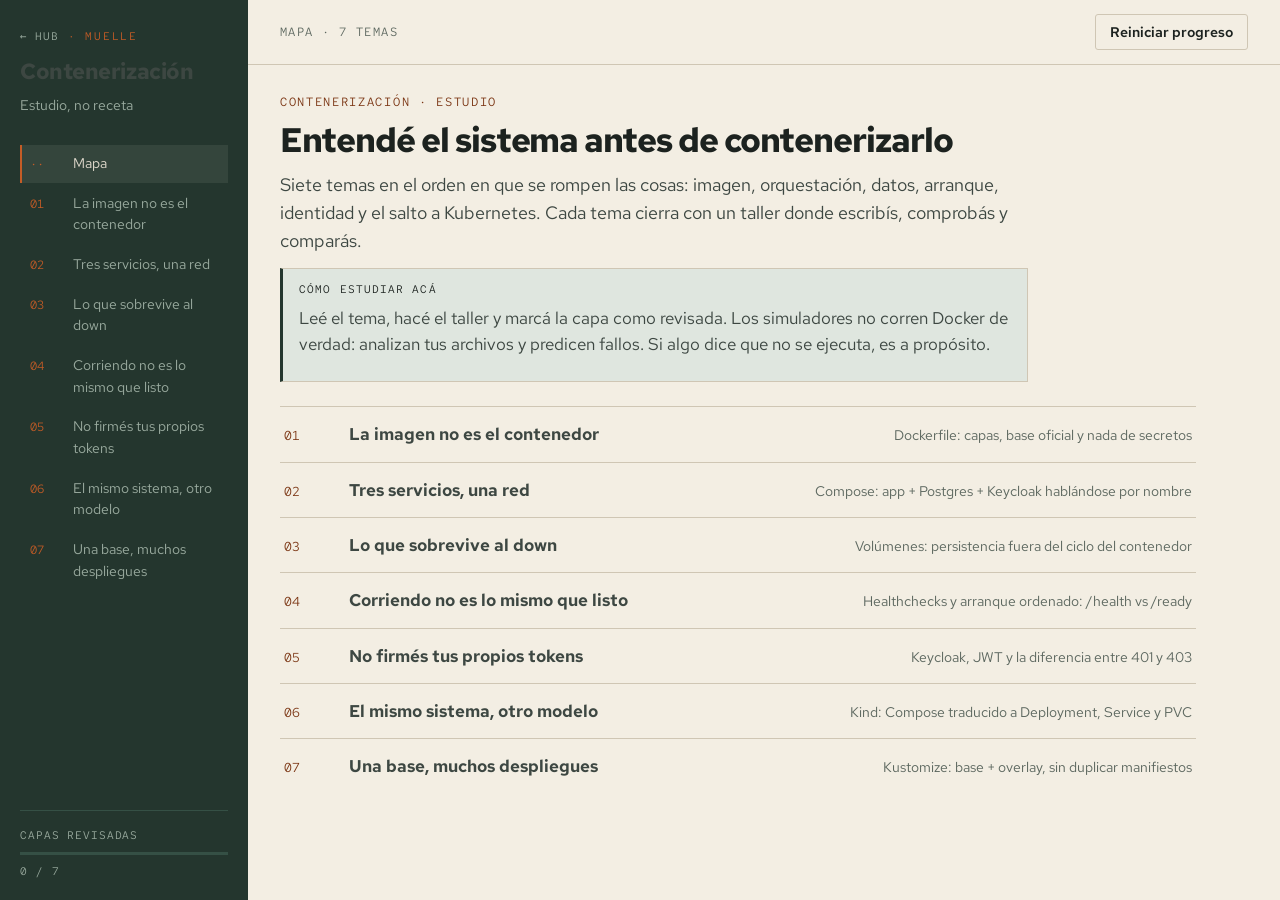
==== contenerizacion/index.html @ 632c557e "Add BDII study hub with papers and contenerizacion Co-authored-by: Cursor <cursoragent@cursor.com>" ====
<!DOCTYPE html>
<html lang="es">
<head>
  <meta charset="UTF-8">
  <meta name="viewport" content="width=device-width, initial-scale=1.0">
  <title>Contenerización · Muelle</title>
  <link rel="preconnect" href="https://fonts.googleapis.com">
  <link rel="preconnect" href="https://fonts.gstatic.com" crossorigin>
  <link href="https://fonts.googleapis.com/css2?family=Red+Hat+Mono:wght@500;600&family=Red+Hat+Text:ital,wght@0,400;0,500;0,600;0,700;1,400&display=swap" rel="stylesheet">
  <link rel="stylesheet" href="css/app.css">
</head>
<body>
  <a class="skip-link" href="#main">Saltar al contenido</a>

  <div class="dock">
    <aside class="rail" aria-label="Temas">
      <div class="rail-brand">
        <p class="stamp"><a href="../index.html">← Hub</a> · MUELLE</p>
        <p class="rail-title">Contenerización</p>
        <p class="rail-sub">Estudio, no receta</p>
      </div>
      <nav class="rail-nav" id="rail-nav"></nav>
      <div class="rail-foot">
        <p class="progress-label">Capas revisadas</p>
        <div class="progress-track" aria-hidden="true"><span class="progress-fill" id="progress-fill"></span></div>
        <p class="progress-meta" id="progress-meta">0 / 7</p>
      </div>
    </aside>

    <main id="main" class="deck">
      <header class="deck-bar">
        <p class="where" id="where">Mapa</p>
        <button type="button" class="ghost" id="btn-reset-progress">Reiniciar progreso</button>
      </header>
      <div id="view" class="view"></div>
    </main>
  </div>

  <script src="js/content.js"></script>
  <script src="js/check.js"></script>
  <script src="js/compare.js"></script>
  <script src="js/ui.js"></script>
  <script src="js/labs/docker.js"></script>
  <script src="js/labs/compose.js"></script>
  <script src="js/labs/persist.js"></script>
  <script src="js/labs/arranque.js"></script>
  <script src="js/labs/auth.js"></script>
  <script src="js/labs/k8s.js"></script>
  <script src="js/app.js"></script>
</body>
</html>
---- contenerizacion/css/app.css ----
:root {
  --paper: #f3eee3;
  --paper-2: #e7e0d1;
  --ink: #1c221f;
  --ink-soft: #3d4742;
  --mute: #5c675f;
  --line: #cfc6b4;
  --hull: #24362e;
  --hull-2: #1b2923;
  --hull-ink: #e4ddd0;
  --hull-mute: #9aab9f;
  --safety: #c45c26;
  --safety-ink: #7a3412;
  --good: #2c6a4a;
  --good-bg: #dce9e0;
  --warn: #9a6b16;
  --warn-bg: #f3e6c8;
  --bad: #a33b32;
  --bad-bg: #f3d9d4;
  --info-bg: #dfe6df;
  --well: #161c19;
  --well-ink: #d7e0d8;
  --type: "Red Hat Text", "Segoe UI", sans-serif;
  --mono: "Red Hat Mono", ui-monospace, Consolas, monospace;
  --space: 8px;
  --measure: 68ch;
  --radius-btn: 3px;
  --radius-sheet: 0;
  --radius-chip: 999px;
  --focus: 0 0 0 3px #f3eee3, 0 0 0 5px var(--safety);
}

*, *::before, *::after { box-sizing: border-box; }
html, body { height: 100%; }
html { scroll-behavior: smooth; }
body {
  margin: 0;
  font-family: var(--type);
  color: var(--ink);
  background: var(--paper);
  line-height: 1.55;
  font-size: 17px;
  -webkit-font-smoothing: antialiased;
}
:focus-visible { outline: none; box-shadow: var(--focus); }
.skip-link {
  position: absolute; left: 12px; top: -48px; z-index: 20;
  background: var(--ink); color: var(--paper); padding: 8px 12px;
}
.skip-link:focus { top: 12px; }

.dock {
  display: grid;
  grid-template-columns: 248px 1fr;
  min-height: 100%;
}
.rail {
  background: var(--hull);
  color: var(--hull-ink);
  padding: 28px 20px 20px;
  display: flex;
  flex-direction: column;
  gap: 28px;
  position: sticky;
  top: 0;
  height: 100vh;
}
.stamp {
  font-family: var(--mono);
  font-size: 11px;
  letter-spacing: 0.16em;
  text-transform: uppercase;
  color: var(--safety);
  margin: 0 0 10px;
}
.stamp a {
  color: var(--hull-mute);
  text-decoration: none;
  letter-spacing: 0.08em;
}
.stamp a:hover { color: var(--hull-ink); }
.rail-title { font-size: 22px; font-weight: 700; margin: 0; letter-spacing: -0.02em; }
.rail-sub { margin: 6px 0 0; color: var(--hull-mute); font-size: 14px; }
.rail-nav { display: flex; flex-direction: column; gap: 2px; flex: 1; overflow: auto; }
.rail-link {
  display: grid;
  grid-template-columns: 2.2rem 1fr;
  gap: 8px;
  align-items: baseline;
  width: 100%;
  text-align: left;
  border: 0;
  background: transparent;
  color: var(--hull-mute);
  font: inherit;
  font-size: 14px;
  padding: 8px 8px;
  cursor: pointer;
  border-left: 2px solid transparent;
}
.rail-link:hover { color: var(--hull-ink); background: rgba(243,238,227,0.06); }
.rail-link.active {
  color: var(--hull-ink);
  border-left-color: var(--safety);
  background: rgba(243,238,227,0.08);
}
.rail-link .n { font-family: var(--mono); font-size: 12px; color: var(--safety); }
.rail-link.done .n { color: #8fbf9c; }
.rail-foot { border-top: 1px solid #355045; padding-top: 16px; }
.progress-label, .progress-meta {
  font-family: var(--mono); font-size: 11px; letter-spacing: 0.08em;
  text-transform: uppercase; color: var(--hull-mute); margin: 0;
}
.progress-track { height: 3px; background: #355045; margin: 8px 0; }
.progress-fill { display: block; height: 100%; width: 0; background: var(--safety); }

.deck { min-width: 0; }
.deck-bar {
  display: flex; justify-content: space-between; align-items: center;
  padding: 14px 32px;
  border-bottom: 1px solid var(--line);
  background: var(--paper);
  position: sticky; top: 0; z-index: 5;
}
.where { margin: 0; font-family: var(--mono); font-size: 12px; letter-spacing: 0.12em; text-transform: uppercase; color: var(--mute); }
.view { padding: 28px 32px 80px; max-width: 980px; }

h1 { font-size: 2.15rem; line-height: 1.15; letter-spacing: -0.03em; margin: 0 0 12px; font-weight: 700; }
h2 { font-size: 1.35rem; margin: 36px 0 10px; letter-spacing: -0.02em; }
h3 { font-size: 1.05rem; margin: 22px 0 8px; }
p { max-width: var(--measure); color: var(--ink-soft); margin: 0 0 12px; }
p strong, li strong { color: var(--ink); }
ul, ol { color: var(--ink-soft); max-width: var(--measure); padding-left: 1.2em; }
li { margin-bottom: 6px; }
.lede { font-size: 1.12rem; max-width: 62ch; }
.kicker {
  font-family: var(--mono); font-size: 12px; letter-spacing: 0.14em;
  text-transform: uppercase; color: var(--safety-ink); margin: 0 0 8px;
}

.sheet {
  background: #faf6ee;
  border: 1px solid var(--line);
  border-left: 3px solid var(--safety);
  padding: 22px 24px 18px;
  margin: 18px 0;
}
.sheet h2:first-child, .sheet h3:first-child { margin-top: 0; }

.callout {
  border: 1px solid var(--line);
  background: var(--info-bg);
  padding: 12px 14px 12px 16px;
  margin: 14px 0;
  max-width: var(--measure);
  border-left: 3px solid var(--hull);
}
.callout.warn { background: var(--warn-bg); border-left-color: var(--warn); }
.callout.bad { background: var(--bad-bg); border-left-color: var(--bad); }
.callout.good { background: var(--good-bg); border-left-color: var(--good); }
.callout .lbl {
  font-family: var(--mono); font-size: 11px; letter-spacing: 0.1em;
  text-transform: uppercase; margin: 0 0 6px; color: var(--ink);
}

.trade {
  display: grid;
  grid-template-columns: 1fr 1fr;
  gap: 1px;
  background: var(--line);
  border: 1px solid var(--line);
  margin: 16px 0 20px;
  max-width: 760px;
}
.trade div { background: #faf6ee; padding: 12px 14px; }
.trade b { display: block; font-family: var(--mono); font-size: 11px; letter-spacing: 0.1em; text-transform: uppercase; margin-bottom: 6px; }
.trade .g b { color: var(--good); }
.trade .p b { color: var(--bad); }

code {
  font-family: var(--mono); font-size: 0.86em;
  background: var(--paper-2); padding: 1px 5px;
}
pre, .editor, .ref-block {
  font-family: var(--mono);
  font-size: 13px;
  line-height: 1.6;
  background: var(--well);
  color: var(--well-ink);
  padding: 14px 16px;
  overflow-x: auto;
  margin: 12px 0;
  border: 0;
  width: 100%;
}
.editor {
  min-height: 280px;
  resize: vertical;
  color: var(--well-ink);
  border: 1px solid var(--hull);
}
.editor:focus { box-shadow: 0 0 0 2px var(--safety); outline: none; }

.btn, .ghost, .teal {
  font-family: var(--type);
  font-size: 14px;
  font-weight: 600;
  border-radius: var(--radius-btn);
  padding: 8px 14px;
  cursor: pointer;
}
.btn {
  background: var(--safety);
  color: #fff8f3;
  border: 1px solid var(--safety);
}
.btn:hover { filter: brightness(1.05); }
.ghost {
  background: transparent;
  border: 1px solid var(--line);
  color: var(--ink);
}
.ghost:hover { border-color: var(--ink); }
.row-actions { display: flex; flex-wrap: wrap; gap: 8px; margin: 12px 0 18px; }

.topic-list { list-style: none; padding: 0; margin: 24px 0 0; max-width: none; }
.topic-list li { margin: 0; border-top: 1px solid var(--line); }
.topic-list button {
  width: 100%;
  display: grid;
  grid-template-columns: 3.2rem 1fr auto;
  gap: 14px;
  align-items: baseline;
  text-align: left;
  background: transparent;
  border: 0;
  padding: 14px 4px;
  font: inherit;
  cursor: pointer;
  color: inherit;
}
.topic-list button:hover { background: var(--paper-2); }
.topic-list .n { font-family: var(--mono); color: var(--safety-ink); font-size: 13px; }
.topic-list .t { font-weight: 650; }
.topic-list .s { color: var(--mute); font-size: 14px; }

.pill {
  font-family: var(--mono); font-size: 11px; letter-spacing: 0.08em;
  text-transform: uppercase; color: var(--good); border: 1px solid #9bbda8;
  padding: 2px 8px; border-radius: var(--radius-chip);
}

.quiz { margin: 18px 0; max-width: 720px; }
.opt {
  display: block; width: 100%; text-align: left;
  background: #faf6ee; border: 1px solid var(--line);
  padding: 10px 12px; margin: 6px 0; font: inherit; cursor: pointer;
}
.opt:hover { border-color: var(--ink-soft); }
.opt.right { background: var(--good-bg); border-color: var(--good); }
.opt.wrong { background: var(--bad-bg); border-color: var(--bad); }
.explain { margin-top: 10px; }

.compare {
  display: grid;
  grid-template-columns: 1fr 1fr;
  gap: 12px;
  margin: 12px 0 8px;
}
.compare h3 { margin: 0 0 6px; font-size: 13px; font-family: var(--mono); letter-spacing: 0.08em; text-transform: uppercase; }
.line { white-space: pre-wrap; padding: 0 4px; }
.line.add { background: #244232; color: #d7f0de; }
.line.miss { background: #4a2a26; color: #f3d9d4; }
.line.ok { background: transparent; }
.legend { font-size: 13px; color: var(--mute); margin: 8px 0 16px; }

.findings { list-style: none; padding: 0; max-width: none; }
.findings li {
  border-left: 3px solid var(--line);
  padding: 10px 12px;
  margin: 8px 0;
  background: #faf6ee;
}
.findings li.good { border-left-color: var(--good); }
.findings li.warn { border-left-color: var(--warn); background: var(--warn-bg); }
.findings li.bad { border-left-color: var(--bad); background: var(--bad-bg); }
.findings .tag {
  font-family: var(--mono); font-size: 11px; letter-spacing: 0.08em; text-transform: uppercase;
  display: block; margin-bottom: 4px;
}

.case {
  border-top: 1px solid var(--line);
  padding: 16px 0;
}
.match-row {
  display: grid;
  grid-template-columns: 1fr 220px;
  gap: 12px;
  align-items: center;
  margin: 8px 0;
  max-width: 720px;
}
select {
  font: inherit; padding: 6px 8px; border: 1px solid var(--line); background: #faf6ee;
}

.note { font-size: 14px; color: var(--mute); max-width: var(--measure); }

table.doc {
  border-collapse: collapse;
  width: 100%;
  max-width: 860px;
  margin: 14px 0 18px;
  font-size: 14px;
  background: #faf6ee;
  border: 1px solid var(--line);
}
table.doc th, table.doc td {
  border: 1px solid var(--line);
  padding: 9px 12px;
  text-align: left;
  vertical-align: top;
  color: var(--ink-soft);
}
table.doc th {
  font-family: var(--mono);
  font-size: 11px;
  letter-spacing: 0.08em;
  text-transform: uppercase;
  color: var(--ink);
  background: var(--paper-2);
}
table.doc td strong { color: var(--ink); }

@media (max-width: 860px) {
  .dock { grid-template-columns: 1fr; }
  .rail { height: auto; position: relative; }
  .rail-nav { flex-direction: row; flex-wrap: wrap; }
  .rail-link { width: auto; border-left: 0; border-bottom: 2px solid transparent; }
  .rail-link.active { border-bottom-color: var(--safety); }
  .view { padding: 20px 16px 64px; }
  .deck-bar { padding: 12px 16px; }
  .compare, .trade, .match-row { grid-template-columns: 1fr; }
  .topic-list button { grid-template-columns: 2.4rem 1fr; }
  .topic-list .s { display: none; }
}
@media (prefers-reduced-motion: reduce) {
  html { scroll-behavior: auto; }
  * { transition: none !important; }
}
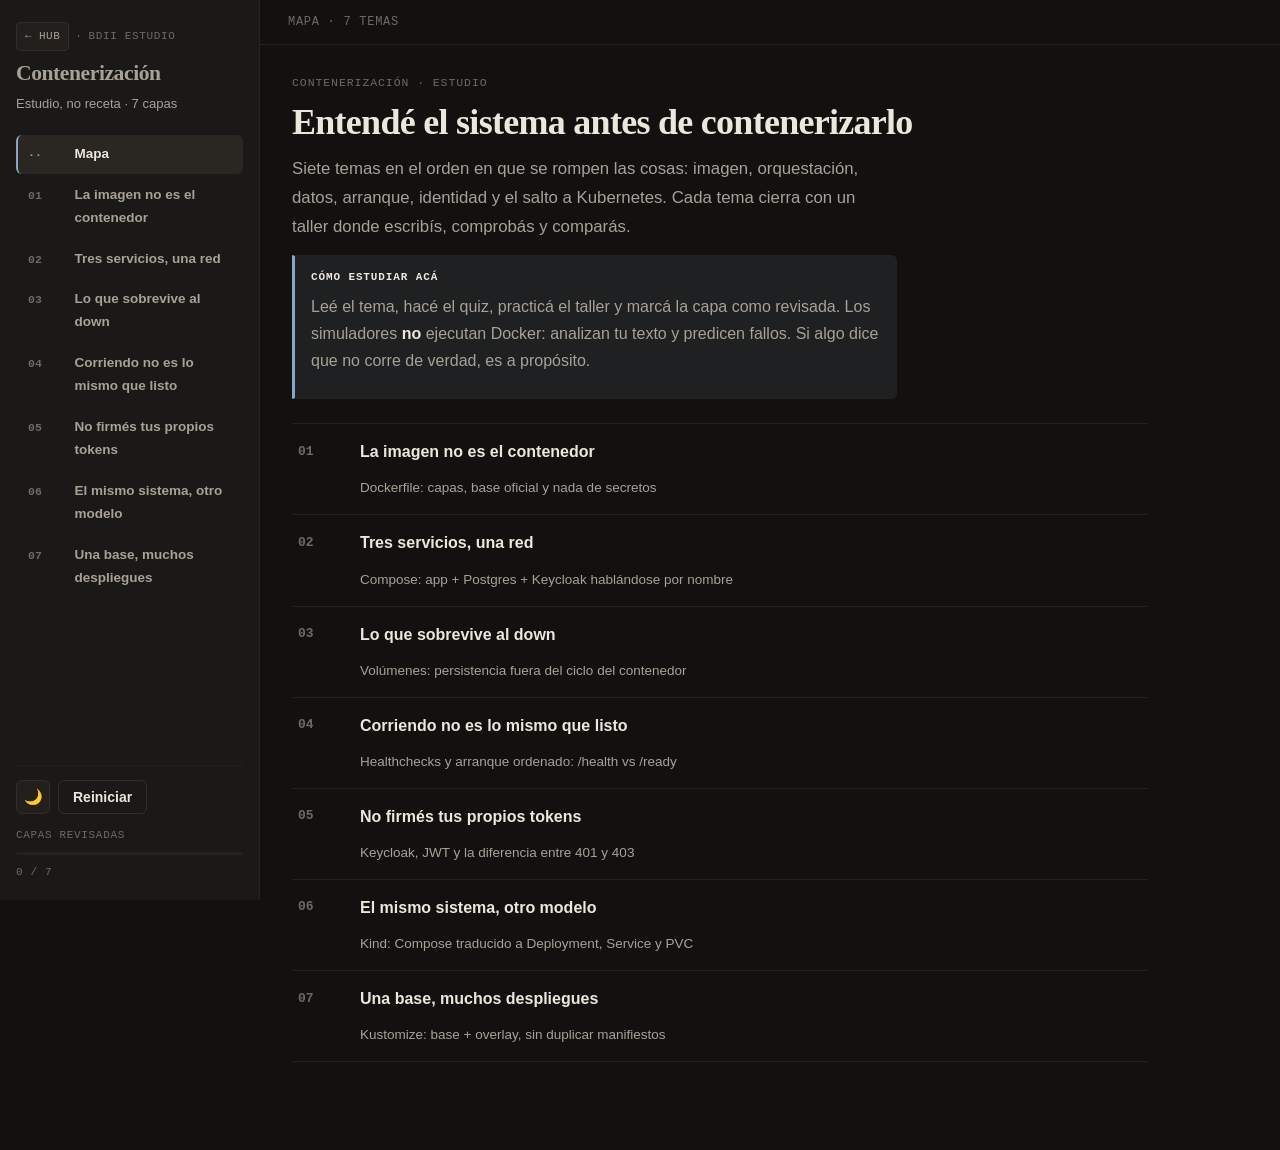
==== commit b78d674a: "Reskin Contenerización to Study-desk and harden UX Co-authored-by: Cursor <cursoragent@cursor.com>" ====
--- a/contenerizacion/index.html
+++ b/contenerizacion/index.html
@@ -3,10 +3,8 @@
 <head>
   <meta charset="UTF-8">
   <meta name="viewport" content="width=device-width, initial-scale=1.0">
-  <title>Contenerización · Muelle</title>
-  <link rel="preconnect" href="https://fonts.googleapis.com">
-  <link rel="preconnect" href="https://fonts.gstatic.com" crossorigin>
-  <link href="https://fonts.googleapis.com/css2?family=Red+Hat+Mono:wght@500;600&family=Red+Hat+Text:ital,wght@0,400;0,500;0,600;0,700;1,400&display=swap" rel="stylesheet">
+  <meta name="robots" content="noindex, nofollow">
+  <title>Contenerización · BDII Estudio</title>
   <link rel="stylesheet" href="css/app.css">
 </head>
 <body>
@@ -15,12 +13,16 @@
   <div class="dock">
     <aside class="rail" aria-label="Temas">
       <div class="rail-brand">
-        <p class="stamp"><a href="../index.html">← Hub</a> · MUELLE</p>
+        <p class="stamp"><a href="../index.html">← Hub</a><span class="sep">·</span>BDII Estudio</p>
         <p class="rail-title">Contenerización</p>
-        <p class="rail-sub">Estudio, no receta</p>
+        <p class="rail-sub">Estudio, no receta · 7 capas</p>
       </div>
       <nav class="rail-nav" id="rail-nav"></nav>
       <div class="rail-foot">
+        <div class="rail-tools">
+          <button type="button" class="theme-btn" id="themeBtn" title="Cambiar tema" aria-label="Cambiar tema">🌙</button>
+          <button type="button" class="ghost danger" id="btn-reset-progress" title="Borra el progreso de capas en este navegador">Reiniciar</button>
+        </div>
         <p class="progress-label">Capas revisadas</p>
         <div class="progress-track" aria-hidden="true"><span class="progress-fill" id="progress-fill"></span></div>
         <p class="progress-meta" id="progress-meta">0 / 7</p>
@@ -30,7 +32,6 @@
     <main id="main" class="deck">
       <header class="deck-bar">
         <p class="where" id="where">Mapa</p>
-        <button type="button" class="ghost" id="btn-reset-progress">Reiniciar progreso</button>
       </header>
       <div id="view" class="view"></div>
     </main>
--- a/contenerizacion/css/app.css
+++ b/contenerizacion/css/app.css
@@ -1,185 +1,352 @@
+/* Contenerización · Study-desk editorial v4 (misma piel que hub/papers; layout dock) */
 :root {
-  --paper: #f3eee3;
-  --paper-2: #e7e0d1;
-  --ink: #1c221f;
-  --ink-soft: #3d4742;
-  --mute: #5c675f;
-  --line: #cfc6b4;
-  --hull: #24362e;
-  --hull-2: #1b2923;
-  --hull-ink: #e4ddd0;
-  --hull-mute: #9aab9f;
-  --safety: #c45c26;
-  --safety-ink: #7a3412;
-  --good: #2c6a4a;
-  --good-bg: #dce9e0;
-  --warn: #9a6b16;
-  --warn-bg: #f3e6c8;
-  --bad: #a33b32;
-  --bad-bg: #f3d9d4;
-  --info-bg: #dfe6df;
-  --well: #161c19;
-  --well-ink: #d7e0d8;
-  --type: "Red Hat Text", "Segoe UI", sans-serif;
-  --mono: "Red Hat Mono", ui-monospace, Consolas, monospace;
-  --space: 8px;
+  --bg: #131110;
+  --bg2: #171514;
+  --surface: #1b1917;
+  --surface2: #221f1c;
+  --surface3: #2a2622;
+  --border: #322d27;
+  --border-soft: #25211d;
+  --text: #ece7dc;
+  --muted: #a8a196;
+  --dim: #6f6a61;
+  --blue: #8ba3c7;
+  --blue-soft: rgba(139, 163, 199, 0.12);
+  --teal: #6fae9d;
+  --orange: #c08d5c;
+  --gold: #c2a05e;
+  --good: #74b18f;
+  --good-bg: rgba(116, 177, 143, 0.12);
+  --warn: #c2a05e;
+  --warn-bg: rgba(194, 160, 94, 0.12);
+  --bad: #c07f8c;
+  --bad-bg: rgba(192, 127, 140, 0.12);
+  --info-bg: rgba(139, 163, 199, 0.1);
+  --well: #0e0d0c;
+  --well-ink: #d7d2c6;
+  --display: Georgia, "Palatino Linotype", "Book Antiqua", Palatino, serif;
+  --mono: ui-monospace, SFMono-Regular, Consolas, "Liberation Mono", Menlo, monospace;
+  --sans: -apple-system, BlinkMacSystemFont, "Segoe UI", Roboto, "Helvetica Neue", Arial, sans-serif;
   --measure: 68ch;
-  --radius-btn: 3px;
-  --radius-sheet: 0;
-  --radius-chip: 999px;
-  --focus: 0 0 0 3px #f3eee3, 0 0 0 5px var(--safety);
+  --radius: 8px;
+  --radius-sm: 6px;
+  --ring: 0 0 0 2px rgba(139, 163, 199, 0.45);
+  --rail-w: 260px;
+}
+
+body.light {
+  --bg: #f4f1e9;
+  --bg2: #ece6d5;
+  --surface: #fbf9f2;
+  --surface2: #f0e9d6;
+  --surface3: #e3d8bf;
+  --border: #d2c7a9;
+  --border-soft: #e0d6bc;
+  --text: #26241f;
+  --muted: #5e594e;
+  --dim: #948d7d;
+  --blue: #3c5a86;
+  --blue-soft: rgba(60, 90, 134, 0.09);
+  --teal: #337065;
+  --orange: #8f5f2b;
+  --gold: #7d6a2e;
+  --good: #3c7a5d;
+  --good-bg: rgba(60, 122, 93, 0.12);
+  --warn: #7d6a2e;
+  --warn-bg: rgba(125, 106, 46, 0.12);
+  --bad: #9c4a59;
+  --bad-bg: rgba(156, 74, 89, 0.12);
+  --info-bg: rgba(60, 90, 134, 0.08);
+  --well: #1a1815;
+  --well-ink: #e8e2d4;
+  --ring: 0 0 0 2px rgba(60, 90, 134, 0.35);
 }
 
 *, *::before, *::after { box-sizing: border-box; }
-html, body { height: 100%; }
-html { scroll-behavior: smooth; }
+html { scroll-behavior: smooth; height: 100%; }
 body {
   margin: 0;
-  font-family: var(--type);
-  color: var(--ink);
-  background: var(--paper);
-  line-height: 1.55;
-  font-size: 17px;
+  min-height: 100%;
+  font-family: var(--sans);
+  color: var(--text);
+  background: var(--bg);
+  line-height: 1.7;
+  font-size: 16px;
   -webkit-font-smoothing: antialiased;
-}
-:focus-visible { outline: none; box-shadow: var(--focus); }
+  text-rendering: optimizeLegibility;
+}
+::selection { background: var(--border); color: var(--text); }
+:focus-visible { outline: none; box-shadow: var(--ring); }
+a { color: var(--blue); text-decoration: none; }
+a:hover { text-decoration: underline; }
+
 .skip-link {
-  position: absolute; left: 12px; top: -48px; z-index: 20;
-  background: var(--ink); color: var(--paper); padding: 8px 12px;
+  position: absolute; left: 12px; top: -48px; z-index: 100;
+  background: var(--surface); color: var(--text);
+  border: 1px solid var(--border); border-radius: var(--radius-sm);
+  padding: 8px 14px; font-size: 14px; font-weight: 600;
+  transition: top 0.15s ease;
 }
 .skip-link:focus { top: 12px; }
 
+/* —— Dock layout —— */
 .dock {
   display: grid;
-  grid-template-columns: 248px 1fr;
-  min-height: 100%;
+  grid-template-columns: var(--rail-w) 1fr;
+  min-height: 100vh;
 }
 .rail {
-  background: var(--hull);
-  color: var(--hull-ink);
-  padding: 28px 20px 20px;
+  background: var(--surface);
+  color: var(--text);
+  border-right: 1px solid var(--border-soft);
+  padding: 22px 16px 18px;
   display: flex;
   flex-direction: column;
-  gap: 28px;
+  gap: 20px;
   position: sticky;
   top: 0;
   height: 100vh;
+  overflow: hidden;
 }
 .stamp {
   font-family: var(--mono);
   font-size: 11px;
-  letter-spacing: 0.16em;
-  text-transform: uppercase;
-  color: var(--safety);
+  letter-spacing: 0.06em;
+  text-transform: uppercase;
+  color: var(--dim);
   margin: 0 0 10px;
 }
 .stamp a {
-  color: var(--hull-mute);
+  color: var(--muted);
   text-decoration: none;
-  letter-spacing: 0.08em;
-}
-.stamp a:hover { color: var(--hull-ink); }
-.rail-title { font-size: 22px; font-weight: 700; margin: 0; letter-spacing: -0.02em; }
-.rail-sub { margin: 6px 0 0; color: var(--hull-mute); font-size: 14px; }
-.rail-nav { display: flex; flex-direction: column; gap: 2px; flex: 1; overflow: auto; }
+  border: 1px solid var(--border);
+  background: var(--surface2);
+  padding: 4px 8px;
+  border-radius: 4px;
+  letter-spacing: 0.04em;
+  display: inline-block;
+}
+.stamp a:hover { color: var(--text); border-color: var(--dim); text-decoration: none; }
+.stamp .sep { margin: 0 6px; color: var(--dim); }
+.rail-title {
+  font-family: var(--display);
+  font-size: 1.35rem;
+  font-weight: 700;
+  margin: 0;
+  letter-spacing: -0.02em;
+  line-height: 1.2;
+}
+.rail-sub { margin: 6px 0 0; color: var(--muted); font-size: 13px; }
+
+.rail-nav {
+  display: flex;
+  flex-direction: column;
+  gap: 2px;
+  flex: 1;
+  overflow-y: auto;
+  min-height: 0;
+  scrollbar-width: thin;
+}
 .rail-link {
   display: grid;
-  grid-template-columns: 2.2rem 1fr;
+  grid-template-columns: 2.4rem 1fr;
   gap: 8px;
   align-items: baseline;
   width: 100%;
   text-align: left;
   border: 0;
   background: transparent;
-  color: var(--hull-mute);
+  color: var(--muted);
   font: inherit;
-  font-size: 14px;
-  padding: 8px 8px;
+  font-size: 13.5px;
+  font-weight: 550;
+  padding: 8px 10px;
   cursor: pointer;
+  border-radius: var(--radius-sm);
   border-left: 2px solid transparent;
 }
-.rail-link:hover { color: var(--hull-ink); background: rgba(243,238,227,0.06); }
+.rail-link:hover { color: var(--text); background: var(--surface2); }
 .rail-link.active {
-  color: var(--hull-ink);
-  border-left-color: var(--safety);
-  background: rgba(243,238,227,0.08);
-}
-.rail-link .n { font-family: var(--mono); font-size: 12px; color: var(--safety); }
-.rail-link.done .n { color: #8fbf9c; }
-.rail-foot { border-top: 1px solid #355045; padding-top: 16px; }
+  color: var(--text);
+  background: var(--surface3);
+  border-left-color: var(--blue);
+  box-shadow: inset 0 -1px 0 transparent;
+}
+.rail-link .n { font-family: var(--mono); font-size: 11.5px; color: var(--dim); font-weight: 700; }
+.rail-link.active .n { color: var(--blue); }
+.rail-link.done .n { color: var(--good); }
+
+.rail-foot {
+  border-top: 1px solid var(--border-soft);
+  padding-top: 14px;
+  flex-shrink: 0;
+}
+.rail-tools {
+  display: flex;
+  gap: 8px;
+  align-items: center;
+  margin-bottom: 12px;
+}
+.theme-btn {
+  border: 1px solid var(--border);
+  background: var(--surface2);
+  color: var(--text);
+  width: 34px;
+  height: 34px;
+  border-radius: var(--radius-sm);
+  cursor: pointer;
+  font-size: 15px;
+  flex: 0 0 auto;
+}
+.theme-btn:hover { border-color: var(--dim); }
 .progress-label, .progress-meta {
-  font-family: var(--mono); font-size: 11px; letter-spacing: 0.08em;
-  text-transform: uppercase; color: var(--hull-mute); margin: 0;
-}
-.progress-track { height: 3px; background: #355045; margin: 8px 0; }
-.progress-fill { display: block; height: 100%; width: 0; background: var(--safety); }
-
-.deck { min-width: 0; }
+  font-family: var(--mono);
+  font-size: 11px;
+  letter-spacing: 0.06em;
+  text-transform: uppercase;
+  color: var(--dim);
+  margin: 0;
+}
+.progress-track {
+  height: 3px;
+  background: var(--border-soft);
+  margin: 8px 0;
+  border-radius: 999px;
+  overflow: hidden;
+}
+.progress-fill {
+  display: block;
+  height: 100%;
+  width: 0;
+  background: var(--blue);
+  transition: width 0.35s ease;
+}
+
+/* —— Main deck —— */
+.deck { min-width: 0; background: var(--bg); }
 .deck-bar {
-  display: flex; justify-content: space-between; align-items: center;
-  padding: 14px 32px;
-  border-bottom: 1px solid var(--line);
-  background: var(--paper);
-  position: sticky; top: 0; z-index: 5;
-}
-.where { margin: 0; font-family: var(--mono); font-size: 12px; letter-spacing: 0.12em; text-transform: uppercase; color: var(--mute); }
-.view { padding: 28px 32px 80px; max-width: 980px; }
-
-h1 { font-size: 2.15rem; line-height: 1.15; letter-spacing: -0.03em; margin: 0 0 12px; font-weight: 700; }
-h2 { font-size: 1.35rem; margin: 36px 0 10px; letter-spacing: -0.02em; }
-h3 { font-size: 1.05rem; margin: 22px 0 8px; }
-p { max-width: var(--measure); color: var(--ink-soft); margin: 0 0 12px; }
-p strong, li strong { color: var(--ink); }
-ul, ol { color: var(--ink-soft); max-width: var(--measure); padding-left: 1.2em; }
+  display: flex;
+  justify-content: space-between;
+  align-items: center;
+  gap: 12px;
+  flex-wrap: wrap;
+  padding: 12px 28px;
+  border-bottom: 1px solid var(--border-soft);
+  background: var(--bg);
+  position: sticky;
+  top: 0;
+  z-index: 5;
+}
+.where {
+  margin: 0;
+  font-family: var(--mono);
+  font-size: 12px;
+  letter-spacing: 0.06em;
+  text-transform: uppercase;
+  color: var(--dim);
+}
+.view { padding: 28px 32px 88px; max-width: 920px; }
+
+h1 {
+  font-family: var(--display);
+  font-size: clamp(1.7rem, 3.2vw, 2.25rem);
+  line-height: 1.18;
+  letter-spacing: -0.02em;
+  margin: 0 0 12px;
+  font-weight: 700;
+  color: var(--text);
+}
+h2 {
+  font-family: var(--display);
+  font-size: 1.3rem;
+  margin: 36px 0 10px;
+  letter-spacing: -0.015em;
+  color: var(--text);
+}
+h3 {
+  font-size: 1.05rem;
+  margin: 22px 0 8px;
+  font-weight: 650;
+  color: var(--text);
+}
+p { max-width: var(--measure); color: var(--muted); margin: 0 0 12px; }
+p strong, li strong { color: var(--text); }
+ul, ol { color: var(--muted); max-width: var(--measure); padding-left: 1.2em; }
 li { margin-bottom: 6px; }
-.lede { font-size: 1.12rem; max-width: 62ch; }
+.lede { font-size: 1.05rem; max-width: 62ch; color: var(--muted); }
 .kicker {
-  font-family: var(--mono); font-size: 12px; letter-spacing: 0.14em;
-  text-transform: uppercase; color: var(--safety-ink); margin: 0 0 8px;
+  font-family: var(--mono);
+  font-size: 11.5px;
+  letter-spacing: 0.08em;
+  text-transform: uppercase;
+  color: var(--dim);
+  margin: 0 0 8px;
 }
 
 .sheet {
-  background: #faf6ee;
-  border: 1px solid var(--line);
-  border-left: 3px solid var(--safety);
-  padding: 22px 24px 18px;
+  background: var(--surface);
+  border: 1px solid var(--border-soft);
+  border-left: 3px solid var(--blue);
+  border-radius: var(--radius);
+  padding: 20px 22px 16px;
   margin: 18px 0;
 }
-.sheet h2:first-child, .sheet h3:first-child { margin-top: 0; }
+.sheet h2:first-child,
+.sheet h3:first-child { margin-top: 0; }
 
 .callout {
-  border: 1px solid var(--line);
+  border: 1px solid var(--border-soft);
   background: var(--info-bg);
   padding: 12px 14px 12px 16px;
   margin: 14px 0;
   max-width: var(--measure);
-  border-left: 3px solid var(--hull);
+  border-radius: 0 var(--radius-sm) var(--radius-sm) 0;
+  border-left: 3px solid var(--blue);
 }
 .callout.warn { background: var(--warn-bg); border-left-color: var(--warn); }
 .callout.bad { background: var(--bad-bg); border-left-color: var(--bad); }
 .callout.good { background: var(--good-bg); border-left-color: var(--good); }
 .callout .lbl {
-  font-family: var(--mono); font-size: 11px; letter-spacing: 0.1em;
-  text-transform: uppercase; margin: 0 0 6px; color: var(--ink);
+  font-family: var(--mono);
+  font-size: 11px;
+  letter-spacing: 0.08em;
+  text-transform: uppercase;
+  margin: 0 0 6px;
+  color: var(--text);
+  font-weight: 700;
 }
 
 .trade {
   display: grid;
   grid-template-columns: 1fr 1fr;
   gap: 1px;
-  background: var(--line);
-  border: 1px solid var(--line);
+  background: var(--border);
+  border: 1px solid var(--border);
+  border-radius: var(--radius);
+  overflow: hidden;
   margin: 16px 0 20px;
   max-width: 760px;
 }
-.trade div { background: #faf6ee; padding: 12px 14px; }
-.trade b { display: block; font-family: var(--mono); font-size: 11px; letter-spacing: 0.1em; text-transform: uppercase; margin-bottom: 6px; }
+.trade div { background: var(--surface); padding: 12px 14px; color: var(--muted); font-size: 14.5px; }
+.trade b {
+  display: block;
+  font-family: var(--mono);
+  font-size: 11px;
+  letter-spacing: 0.08em;
+  text-transform: uppercase;
+  margin-bottom: 6px;
+}
 .trade .g b { color: var(--good); }
 .trade .p b { color: var(--bad); }
 
 code {
-  font-family: var(--mono); font-size: 0.86em;
-  background: var(--paper-2); padding: 1px 5px;
+  font-family: var(--mono);
+  font-size: 0.86em;
+  background: var(--surface2);
+  border: 1px solid var(--border-soft);
+  padding: 1px 6px;
+  border-radius: 4px;
+  color: var(--text);
 }
 pre, .editor, .ref-block {
   font-family: var(--mono);
@@ -190,76 +357,164 @@
   padding: 14px 16px;
   overflow-x: auto;
   margin: 12px 0;
-  border: 0;
+  border: 1px solid var(--border);
+  border-radius: var(--radius-sm);
   width: 100%;
 }
 .editor {
   min-height: 280px;
   resize: vertical;
   color: var(--well-ink);
-  border: 1px solid var(--hull);
-}
-.editor:focus { box-shadow: 0 0 0 2px var(--safety); outline: none; }
-
-.btn, .ghost, .teal {
-  font-family: var(--type);
+}
+.editor:focus { box-shadow: var(--ring); outline: none; border-color: var(--blue); }
+
+details {
+  margin: 14px 0;
+  border: 1px solid var(--border-soft);
+  border-radius: var(--radius-sm);
+  background: var(--surface);
+  padding: 10px 14px;
+}
+details summary {
+  cursor: pointer;
+  font-weight: 650;
+  color: var(--text);
+  font-size: 14px;
+}
+details[open] summary { margin-bottom: 8px; }
+
+.btn, .ghost {
+  font-family: var(--sans);
   font-size: 14px;
   font-weight: 600;
-  border-radius: var(--radius-btn);
+  border-radius: var(--radius-sm);
   padding: 8px 14px;
   cursor: pointer;
 }
 .btn {
-  background: var(--safety);
-  color: #fff8f3;
-  border: 1px solid var(--safety);
-}
-.btn:hover { filter: brightness(1.05); }
+  background: var(--blue);
+  color: #0e1014;
+  border: 1px solid var(--blue);
+}
+body.light .btn { color: #fff; }
+.btn:hover { filter: brightness(1.06); }
 .ghost {
-  background: transparent;
-  border: 1px solid var(--line);
-  color: var(--ink);
-}
-.ghost:hover { border-color: var(--ink); }
-.row-actions { display: flex; flex-wrap: wrap; gap: 8px; margin: 12px 0 18px; }
+  background: var(--surface);
+  border: 1px solid var(--border);
+  color: var(--text);
+}
+.ghost:hover { border-color: var(--dim); background: var(--surface2); }
+.ghost.danger:hover { border-color: var(--bad); color: var(--bad); }
+.row-actions { display: flex; flex-wrap: wrap; gap: 8px; margin: 16px 0 8px; }
 
 .topic-list { list-style: none; padding: 0; margin: 24px 0 0; max-width: none; }
-.topic-list li { margin: 0; border-top: 1px solid var(--line); }
+.topic-list li { margin: 0; border-top: 1px solid var(--border-soft); }
+.topic-list li:last-child { border-bottom: 1px solid var(--border-soft); }
 .topic-list button {
   width: 100%;
   display: grid;
-  grid-template-columns: 3.2rem 1fr auto;
-  gap: 14px;
-  align-items: baseline;
+  grid-template-columns: 3rem minmax(0, 1fr) auto;
+  gap: 12px 14px;
+  align-items: center;
   text-align: left;
   background: transparent;
   border: 0;
-  padding: 14px 4px;
+  padding: 14px 6px;
   font: inherit;
   cursor: pointer;
   color: inherit;
-}
-.topic-list button:hover { background: var(--paper-2); }
-.topic-list .n { font-family: var(--mono); color: var(--safety-ink); font-size: 13px; }
-.topic-list .t { font-weight: 650; }
-.topic-list .s { color: var(--mute); font-size: 14px; }
+  border-radius: var(--radius-sm);
+}
+.topic-list button:hover { background: var(--surface); }
+.topic-list .n { font-family: var(--mono); color: var(--dim); font-size: 13px; font-weight: 700; }
+.topic-list .t { font-weight: 650; color: var(--text); grid-column: 2; }
+.topic-list .s { color: var(--muted); font-size: 13.5px; grid-column: 2; grid-row: 2; }
+.topic-list .pill { grid-column: 3; grid-row: 1 / span 2; align-self: center; }
 
 .pill {
-  font-family: var(--mono); font-size: 11px; letter-spacing: 0.08em;
-  text-transform: uppercase; color: var(--good); border: 1px solid #9bbda8;
-  padding: 2px 8px; border-radius: var(--radius-chip);
+  font-family: var(--mono);
+  font-size: 11px;
+  letter-spacing: 0.04em;
+  text-transform: uppercase;
+  color: var(--good);
+  border: 1px solid var(--good);
+  background: var(--good-bg);
+  padding: 3px 9px;
+  border-radius: 999px;
+  white-space: nowrap;
 }
 
 .quiz { margin: 18px 0; max-width: 720px; }
+.quiz-meta {
+  display: flex;
+  align-items: center;
+  gap: 10px;
+  margin-bottom: 8px;
+}
+.score-chip {
+  font-family: var(--mono);
+  font-size: 12.5px;
+  font-weight: 650;
+  padding: 5px 12px;
+  border-radius: 999px;
+  background: var(--surface);
+  border: 1px solid var(--border);
+  color: var(--muted);
+}
 .opt {
-  display: block; width: 100%; text-align: left;
-  background: #faf6ee; border: 1px solid var(--line);
-  padding: 10px 12px; margin: 6px 0; font: inherit; cursor: pointer;
-}
-.opt:hover { border-color: var(--ink-soft); }
-.opt.right { background: var(--good-bg); border-color: var(--good); }
-.opt.wrong { background: var(--bad-bg); border-color: var(--bad); }
-.explain { margin-top: 10px; }
+  position: relative;
+  display: block;
+  width: 100%;
+  text-align: left;
+  background: var(--surface);
+  border: 1px solid var(--border-soft);
+  color: var(--text);
+  border-radius: var(--radius-sm);
+  padding: 10px 13px 10px 48px;
+  margin: 7px 0;
+  font: inherit;
+  font-size: 14px;
+  line-height: 1.5;
+  cursor: pointer;
+}
+.opt::before {
+  content: attr(data-letter);
+  position: absolute;
+  left: 11px;
+  top: 50%;
+  transform: translateY(-50%);
+  width: 26px;
+  height: 26px;
+  display: grid;
+  place-items: center;
+  border-radius: 6px;
+  background: var(--surface2);
+  border: 1px solid var(--border);
+  font-family: var(--mono);
+  font-size: 12px;
+  font-weight: 700;
+  color: var(--dim);
+}
+.opt:hover { border-color: var(--dim); }
+.opt:hover::before { color: var(--text); border-color: var(--dim); }
+.opt.right { border-color: var(--good); }
+.opt.right::before { background: var(--good); border-color: var(--good); color: #0e1512; }
+.opt.wrong { border-color: var(--bad); }
+.opt.wrong::before { background: var(--bad); border-color: var(--bad); color: #fff; }
+.opt:disabled { cursor: default; opacity: 0.92; }
+.explain {
+  display: none;
+  margin-top: 10px;
+  background: var(--surface2);
+  border: 1px solid var(--border-soft);
+  border-left: 3px solid var(--teal);
+  border-radius: 0 var(--radius-sm) var(--radius-sm) 0;
+  padding: 12px 14px;
+  font-size: 14px;
+  color: var(--muted);
+}
+.explain.show { display: block; }
+.explain .why-label { font-weight: 700; color: var(--text); }
 
 .compare {
   display: grid;
@@ -267,30 +522,46 @@
   gap: 12px;
   margin: 12px 0 8px;
 }
-.compare h3 { margin: 0 0 6px; font-size: 13px; font-family: var(--mono); letter-spacing: 0.08em; text-transform: uppercase; }
-.line { white-space: pre-wrap; padding: 0 4px; }
-.line.add { background: #244232; color: #d7f0de; }
-.line.miss { background: #4a2a26; color: #f3d9d4; }
-.line.ok { background: transparent; }
-.legend { font-size: 13px; color: var(--mute); margin: 8px 0 16px; }
+.compare h3 {
+  margin: 0 0 6px;
+  font-size: 12px;
+  font-family: var(--mono);
+  letter-spacing: 0.06em;
+  text-transform: uppercase;
+  color: var(--dim);
+}
+.line { white-space: pre-wrap; padding: 2px 6px; border-radius: 3px; }
+.line.add { background: rgba(116, 177, 143, 0.2); color: var(--good); }
+.line.miss { background: rgba(192, 127, 140, 0.2); color: var(--bad); }
+.line.ok { background: transparent; color: var(--well-ink); }
+.legend { font-size: 13px; color: var(--dim); margin: 8px 0 16px; }
 
 .findings { list-style: none; padding: 0; max-width: none; }
 .findings li {
-  border-left: 3px solid var(--line);
+  border-left: 3px solid var(--border);
   padding: 10px 12px;
   margin: 8px 0;
-  background: #faf6ee;
-}
-.findings li.good { border-left-color: var(--good); }
+  background: var(--surface);
+  border-radius: 0 var(--radius-sm) var(--radius-sm) 0;
+  color: var(--muted);
+  font-size: 14.5px;
+}
+.findings li.good { border-left-color: var(--good); background: var(--good-bg); }
 .findings li.warn { border-left-color: var(--warn); background: var(--warn-bg); }
 .findings li.bad { border-left-color: var(--bad); background: var(--bad-bg); }
 .findings .tag {
-  font-family: var(--mono); font-size: 11px; letter-spacing: 0.08em; text-transform: uppercase;
-  display: block; margin-bottom: 4px;
+  font-family: var(--mono);
+  font-size: 11px;
+  letter-spacing: 0.06em;
+  text-transform: uppercase;
+  display: block;
+  margin-bottom: 4px;
+  color: var(--text);
+  font-weight: 700;
 }
 
 .case {
-  border-top: 1px solid var(--line);
+  border-top: 1px solid var(--border-soft);
   padding: 16px 0;
 }
 .match-row {
@@ -302,10 +573,15 @@
   max-width: 720px;
 }
 select {
-  font: inherit; padding: 6px 8px; border: 1px solid var(--line); background: #faf6ee;
-}
-
-.note { font-size: 14px; color: var(--mute); max-width: var(--measure); }
+  font: inherit;
+  padding: 7px 10px;
+  border: 1px solid var(--border);
+  background: var(--surface);
+  color: var(--text);
+  border-radius: var(--radius-sm);
+}
+
+.note { font-size: 14px; color: var(--dim); max-width: var(--measure); }
 
 table.doc {
   border-collapse: collapse;
@@ -313,39 +589,72 @@
   max-width: 860px;
   margin: 14px 0 18px;
   font-size: 14px;
-  background: #faf6ee;
-  border: 1px solid var(--line);
+  background: var(--surface);
+  border: 1px solid var(--border-soft);
+  border-radius: var(--radius);
+  overflow: hidden;
 }
 table.doc th, table.doc td {
-  border: 1px solid var(--line);
+  border: 1px solid var(--border-soft);
   padding: 9px 12px;
   text-align: left;
   vertical-align: top;
-  color: var(--ink-soft);
+  color: var(--muted);
 }
 table.doc th {
   font-family: var(--mono);
   font-size: 11px;
-  letter-spacing: 0.08em;
-  text-transform: uppercase;
-  color: var(--ink);
-  background: var(--paper-2);
-}
-table.doc td strong { color: var(--ink); }
+  letter-spacing: 0.06em;
+  text-transform: uppercase;
+  color: var(--text);
+  background: var(--surface2);
+}
+table.doc td strong { color: var(--text); }
 
 @media (max-width: 860px) {
   .dock { grid-template-columns: 1fr; }
-  .rail { height: auto; position: relative; }
-  .rail-nav { flex-direction: row; flex-wrap: wrap; }
-  .rail-link { width: auto; border-left: 0; border-bottom: 2px solid transparent; }
-  .rail-link.active { border-bottom-color: var(--safety); }
+  .rail {
+    height: auto;
+    position: relative;
+    border-right: 0;
+    border-bottom: 1px solid var(--border-soft);
+    max-height: none;
+    overflow: visible;
+  }
+  .rail-nav {
+    flex-direction: row;
+    flex-wrap: nowrap;
+    overflow-x: auto;
+    gap: 4px;
+    padding-bottom: 4px;
+    -webkit-overflow-scrolling: touch;
+  }
+  .rail-link {
+    width: auto;
+    flex: 0 0 auto;
+    border-left: 0;
+    border-bottom: 2px solid transparent;
+    white-space: nowrap;
+    grid-template-columns: auto auto;
+  }
+  .rail-link.active {
+    border-left-color: transparent;
+    border-bottom-color: var(--blue);
+  }
   .view { padding: 20px 16px 64px; }
   .deck-bar { padding: 12px 16px; }
   .compare, .trade, .match-row { grid-template-columns: 1fr; }
   .topic-list button { grid-template-columns: 2.4rem 1fr; }
   .topic-list .s { display: none; }
+  .topic-list .pill { grid-column: 2; grid-row: auto; justify-self: start; }
 }
 @media (prefers-reduced-motion: reduce) {
   html { scroll-behavior: auto; }
   * { transition: none !important; }
 }
+@media print {
+  .rail, .deck-bar, .theme-btn, .row-actions { display: none !important; }
+  .dock { display: block; }
+  .view { max-width: none; padding: 0; }
+  body { background: #fff; color: #111; }
+}
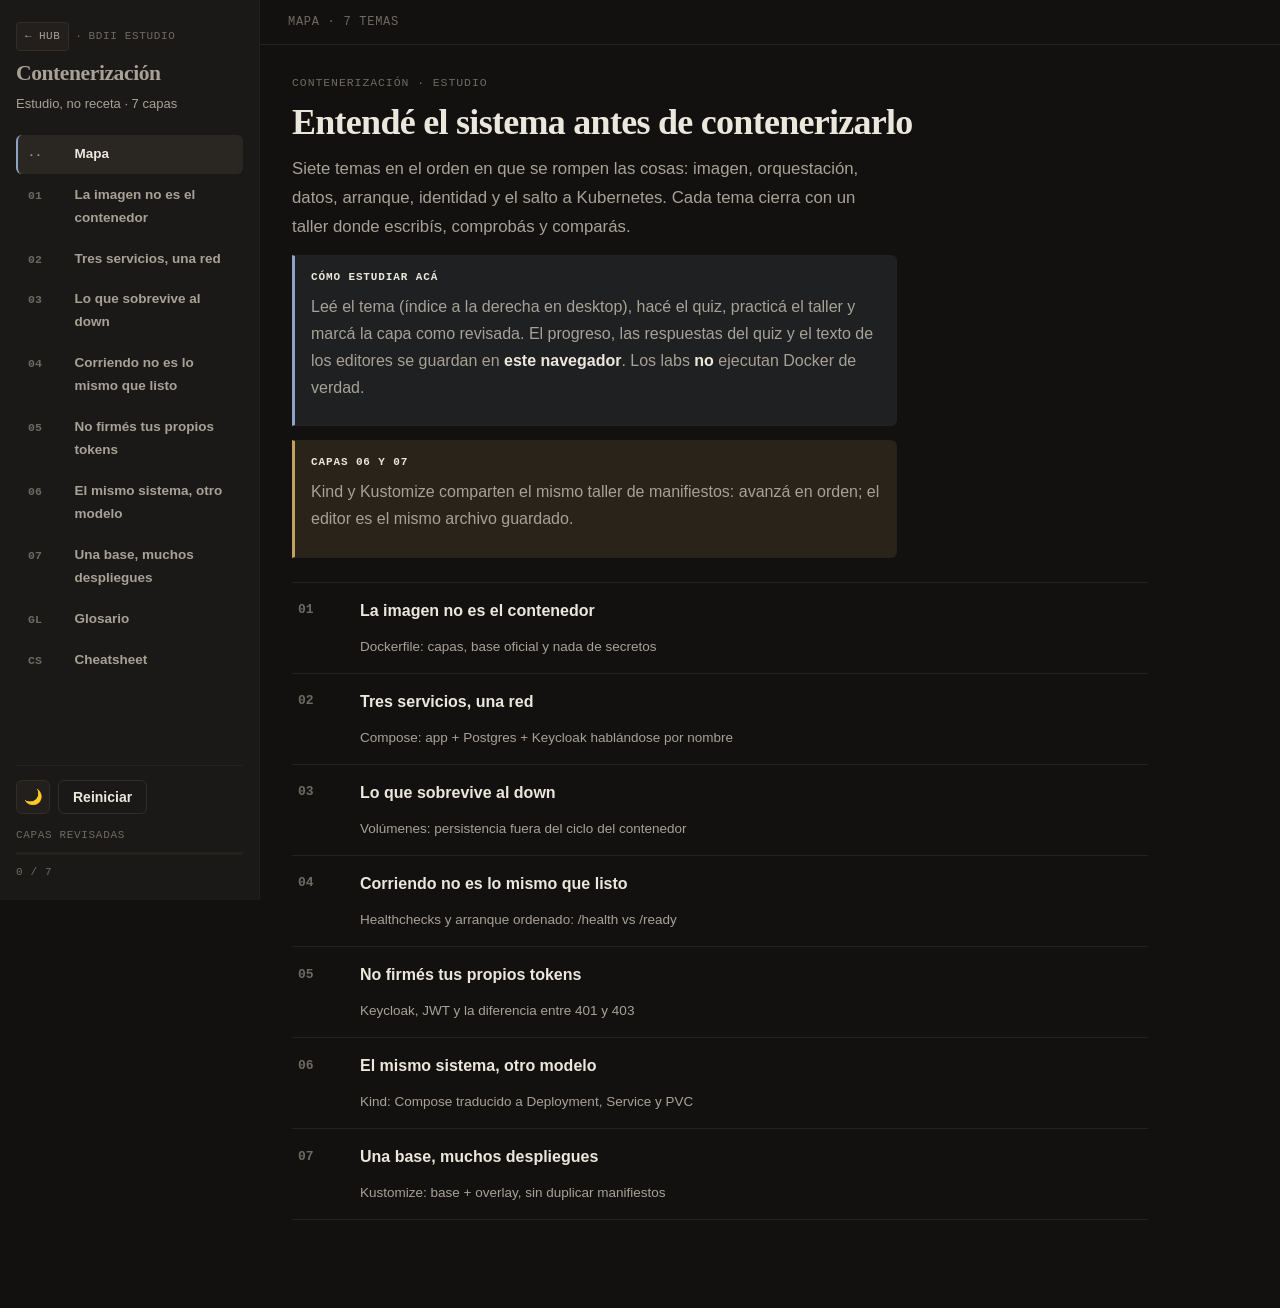
==== commit 35b7e74e: "Harden suite UX: Contenerización TOC/persist/glossary and paper fixes Co-authored-by: Cursor <cursor" ====
--- a/contenerizacion/index.html
+++ b/contenerizacion/index.html
@@ -38,6 +38,7 @@
   </div>
 
   <script src="js/content.js"></script>
+  <script src="js/refs.js"></script>
   <script src="js/check.js"></script>
   <script src="js/compare.js"></script>
   <script src="js/ui.js"></script>
--- a/contenerizacion/css/app.css
+++ b/contenerizacion/css/app.css
@@ -582,6 +582,78 @@
 }
 
 .note { font-size: 14px; color: var(--dim); max-width: var(--measure); }
+
+.topic-layout {
+  display: grid;
+  grid-template-columns: 180px minmax(0, 1fr);
+  gap: 22px;
+  align-items: start;
+  margin: 8px 0 12px;
+}
+.topic-toc {
+  position: sticky;
+  top: 56px;
+  background: var(--surface);
+  border: 1px solid var(--border-soft);
+  border-radius: var(--radius);
+  padding: 12px 14px;
+  max-height: calc(100vh - 80px);
+  overflow: auto;
+}
+.topic-toc-label {
+  font-family: var(--mono);
+  font-size: 11px;
+  letter-spacing: 0.06em;
+  text-transform: uppercase;
+  color: var(--dim);
+  margin: 0 0 8px;
+}
+.topic-toc-list {
+  margin: 0;
+  padding-left: 1.1em;
+  max-width: none;
+  font-size: 13px;
+}
+.topic-toc-list a {
+  color: var(--muted);
+  text-decoration: none;
+  display: inline-block;
+  padding: 3px 0;
+}
+.topic-toc-list a:hover { color: var(--blue); text-decoration: underline; }
+
+.glossary-search {
+  width: 100%;
+  max-width: 480px;
+  background: var(--surface);
+  border: 1px solid var(--border);
+  color: var(--text);
+  font: inherit;
+  font-size: 14.5px;
+  padding: 11px 14px;
+  border-radius: var(--radius-sm);
+  margin: 8px 0 14px;
+}
+.glossary-search:focus { border-color: var(--blue); box-shadow: var(--ring); outline: none; }
+.gloss-term {
+  background: var(--surface);
+  border: 1px solid var(--border-soft);
+  border-radius: var(--radius-sm);
+  padding: 14px 16px;
+  margin: 10px 0;
+  border-left: 2px solid transparent;
+}
+.gloss-term:hover { border-left-color: var(--blue); }
+.gloss-term h3 { margin: 0 0 6px; font-size: 15.5px; font-family: var(--display); }
+.gloss-term .def { margin: 0; color: var(--muted); font-size: 14px; }
+
+.cheat-grid {
+  display: grid;
+  grid-template-columns: 1fr 1fr;
+  gap: 12px;
+}
+.cheat-card h3 { margin-top: 0; font-family: var(--display); }
+.cheat-card ul { margin: 0; max-width: none; }
 
 table.doc {
   border-collapse: collapse;
@@ -647,14 +719,18 @@
   .topic-list button { grid-template-columns: 2.4rem 1fr; }
   .topic-list .s { display: none; }
   .topic-list .pill { grid-column: 2; grid-row: auto; justify-self: start; }
+  .topic-layout { grid-template-columns: 1fr; }
+  .topic-toc { position: static; max-height: none; }
+  .cheat-grid { grid-template-columns: 1fr; }
 }
 @media (prefers-reduced-motion: reduce) {
   html { scroll-behavior: auto; }
   * { transition: none !important; }
 }
 @media print {
-  .rail, .deck-bar, .theme-btn, .row-actions { display: none !important; }
+  .rail, .deck-bar, .theme-btn, .row-actions, .topic-toc, .quiz, .rail-tools { display: none !important; }
   .dock { display: block; }
   .view { max-width: none; padding: 0; }
+  .cheat-grid { grid-template-columns: 1fr 1fr; }
   body { background: #fff; color: #111; }
 }
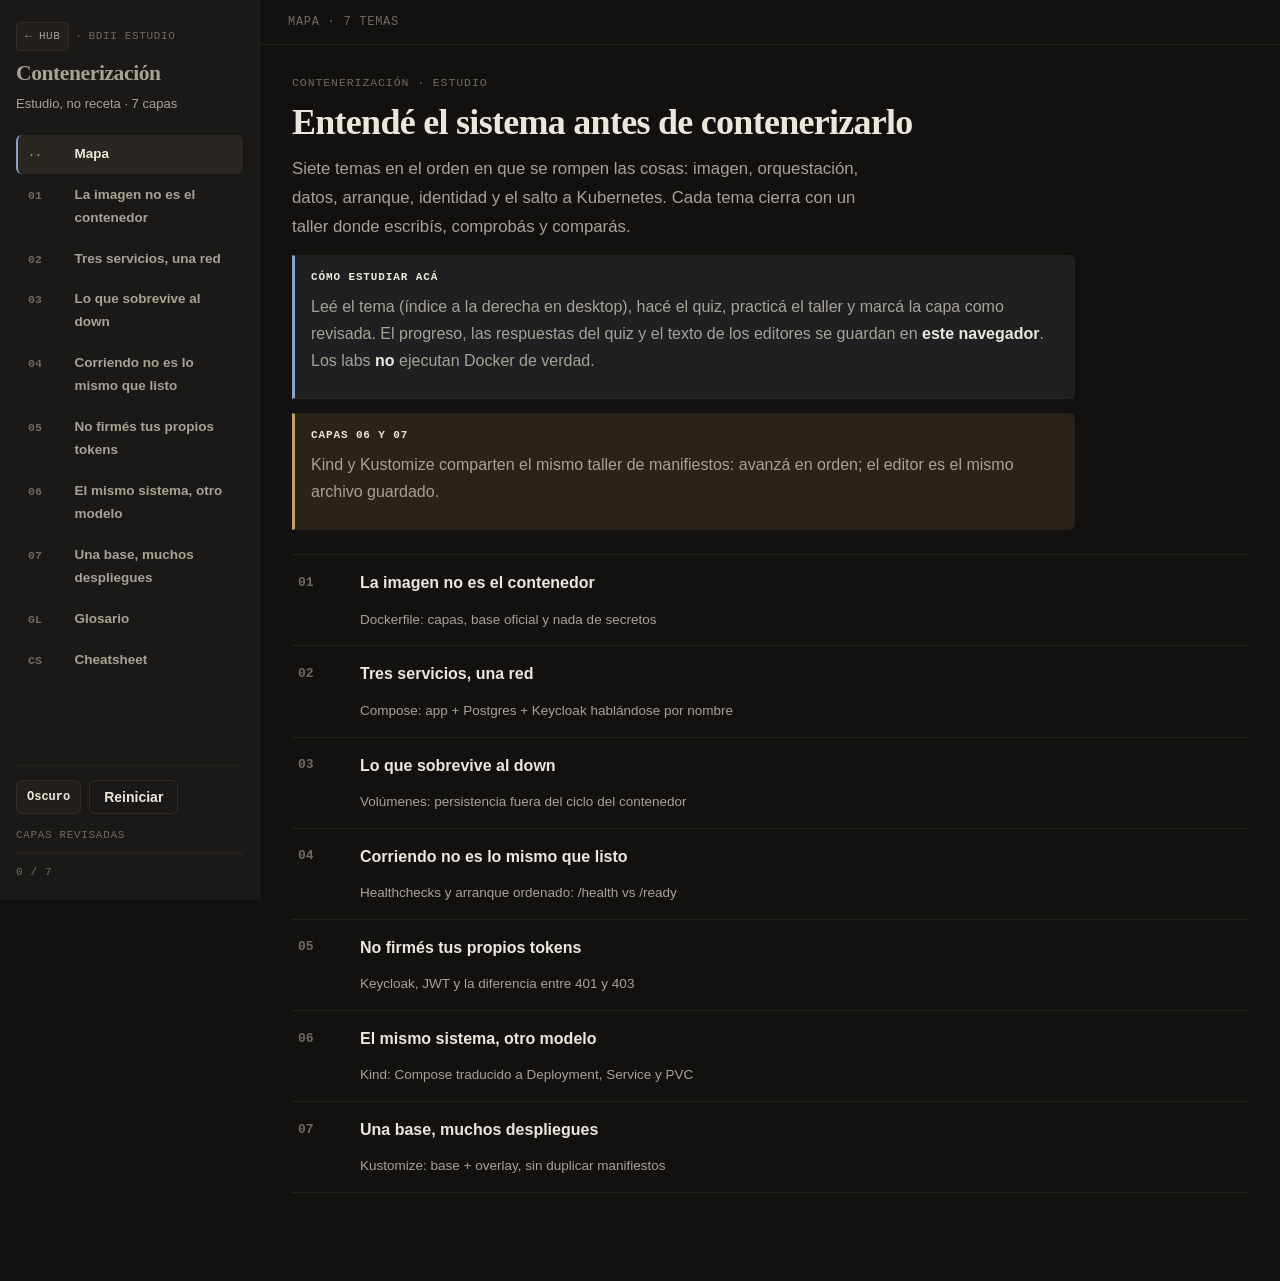
==== commit d8392c11: "Widen reading column and remove decorative emojis Co-authored-by: Cursor <cursoragent@cursor.com>" ====
--- a/contenerizacion/index.html
+++ b/contenerizacion/index.html
@@ -20,7 +20,7 @@
       <nav class="rail-nav" id="rail-nav"></nav>
       <div class="rail-foot">
         <div class="rail-tools">
-          <button type="button" class="theme-btn" id="themeBtn" title="Cambiar tema" aria-label="Cambiar tema">🌙</button>
+          <button type="button" class="theme-btn" id="themeBtn" title="Cambiar tema" aria-label="Cambiar tema">Tema</button>
           <button type="button" class="ghost danger" id="btn-reset-progress" title="Borra el progreso de capas en este navegador">Reiniciar</button>
         </div>
         <p class="progress-label">Capas revisadas</p>
--- a/contenerizacion/css/app.css
+++ b/contenerizacion/css/app.css
@@ -27,7 +27,7 @@
   --display: Georgia, "Palatino Linotype", "Book Antiqua", Palatino, serif;
   --mono: ui-monospace, SFMono-Regular, Consolas, "Liberation Mono", Menlo, monospace;
   --sans: -apple-system, BlinkMacSystemFont, "Segoe UI", Roboto, "Helvetica Neue", Arial, sans-serif;
-  --measure: 68ch;
+  --measure: 88ch;
   --radius: 8px;
   --radius-sm: 6px;
   --ring: 0 0 0 2px rgba(139, 163, 199, 0.45);
@@ -191,11 +191,14 @@
   border: 1px solid var(--border);
   background: var(--surface2);
   color: var(--text);
-  width: 34px;
+  min-width: 34px;
   height: 34px;
+  padding: 0 10px;
   border-radius: var(--radius-sm);
   cursor: pointer;
-  font-size: 15px;
+  font-size: 12px;
+  font-weight: 650;
+  font-family: var(--mono);
   flex: 0 0 auto;
 }
 .theme-btn:hover { border-color: var(--dim); }
@@ -245,7 +248,7 @@
   text-transform: uppercase;
   color: var(--dim);
 }
-.view { padding: 28px 32px 88px; max-width: 920px; }
+.view { padding: 28px 32px 88px; max-width: 1100px; }
 
 h1 {
   font-family: var(--display);
